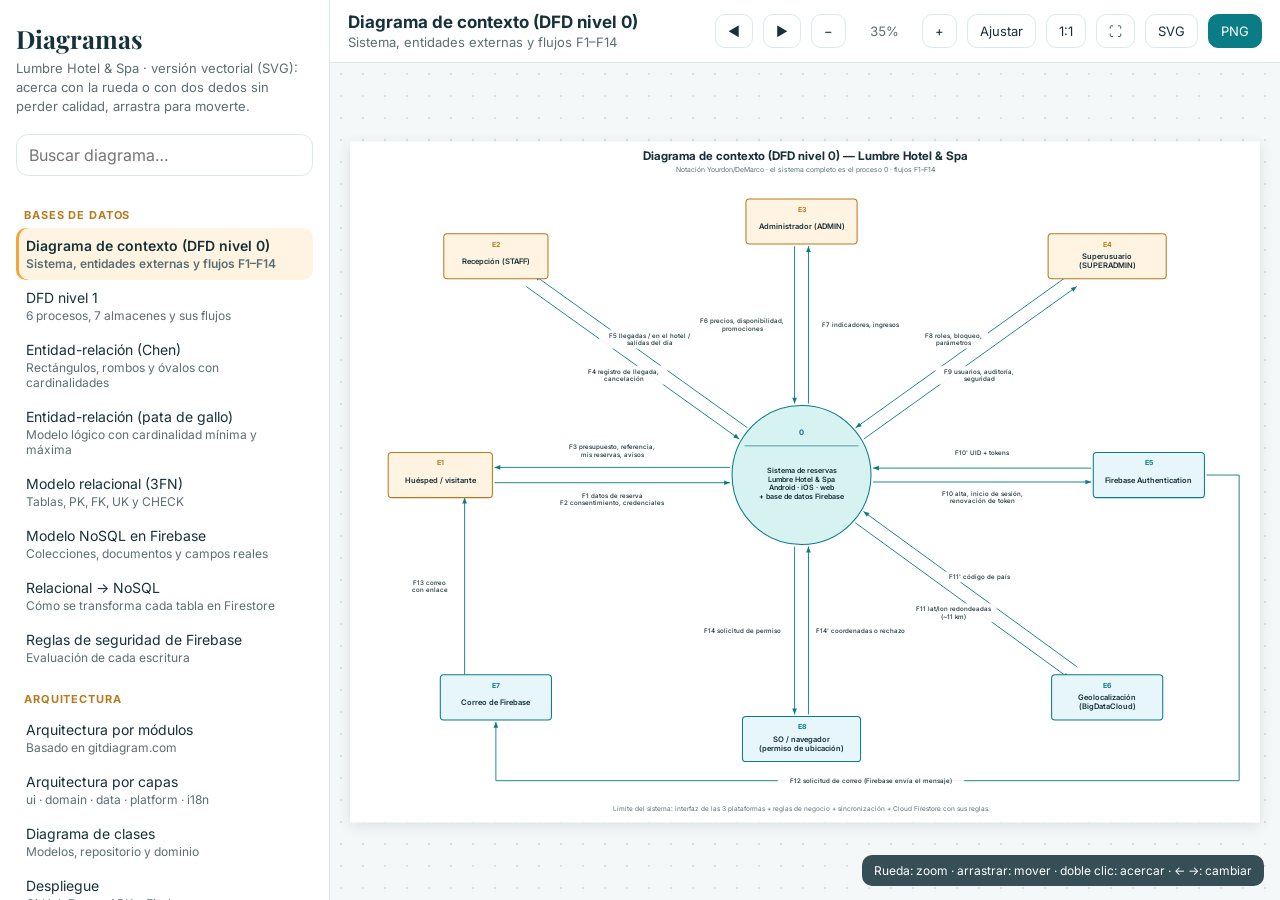
==== docs/diagramas/index.html @ 942c56e2 "Diagramas ordenados, E-R de Chen y visor con zoom - E-R en notación de Chen dibujado con posiciones " ====
<!DOCTYPE html>
<html lang="es">
<head>
<meta charset="UTF-8">
<meta name="viewport" content="width=device-width, initial-scale=1">
<link rel="icon" href="data:image/svg+xml,%3Csvg xmlns=%22http://www.w3.org/2000/svg%22 viewBox=%220 0 100 100%22%3E%3Ctext y=%22.9em%22 font-size=%2290%22%3E%F0%9F%93%90%3C/text%3E%3C/svg%3E">
<title>Diagramas · Lumbre Hotel &amp; Spa</title>
<link rel="preconnect" href="https://fonts.googleapis.com">
<link href="https://fonts.googleapis.com/css2?family=Inter:wght@400;500;600;700&family=Playfair+Display:wght@700&display=swap" rel="stylesheet">
<style>
  :root { --teal:#0A7C86; --navy:#16313A; --sun:#F4A63A; --sand:#FFF4E2; --line:#DCE8EA; --grey:#5B6E73; }
  * { box-sizing: border-box; }
  html, body { margin: 0; height: 100%; font-family: Inter, system-ui, sans-serif; color: var(--navy); background: #F5F8F8; }
  .app { display: grid; grid-template-columns: 330px 1fr; height: 100vh; }
  aside { background: #fff; border-right: 1px solid var(--line); overflow-y: auto; padding: 22px 16px 40px; }
  aside h1 { font-family: 'Playfair Display', serif; font-size: 25px; margin: 0 0 4px; }
  aside p.sub { margin: 0 0 18px; color: var(--grey); font-size: 13px; line-height: 1.45; }
  .search { width: 100%; padding: 10px 12px; border: 1px solid var(--line); border-radius: 12px; font: inherit; margin-bottom: 14px; }
  .cat { font-size: 11px; letter-spacing: .08em; text-transform: uppercase; color: #B87A1E; font-weight: 700; margin: 18px 8px 6px; }
  .item { display: block; width: 100%; text-align: left; border: 0; background: none; padding: 9px 10px; border-radius: 10px; font: inherit; font-size: 14px; color: var(--navy); cursor: pointer; }
  .item small { display: block; color: var(--grey); font-size: 12px; margin-top: 2px; }
  .item:hover { background: #EEF7F8; }
  .item.on { background: var(--sand); font-weight: 600; box-shadow: inset 3px 0 0 var(--sun); }
  main { position: relative; display: flex; flex-direction: column; min-width: 0; }
  .bar { display: flex; align-items: center; gap: 10px; padding: 12px 18px; background: #fff; border-bottom: 1px solid var(--line); flex-wrap: wrap; }
  .bar h2 { font-size: 17px; margin: 0; flex: 1; min-width: 220px; }
  .bar h2 span { display: block; font-weight: 400; color: var(--grey); font-size: 13px; margin-top: 2px; }
  .btn { border: 1px solid var(--line); background: #fff; border-radius: 10px; padding: 8px 12px; font: inherit; font-size: 13px; cursor: pointer; color: var(--navy); text-decoration: none; white-space: nowrap; }
  .btn:hover { border-color: var(--teal); color: var(--teal); }
  .btn.primary { background: var(--teal); border-color: var(--teal); color: #fff; }
  .zoom { min-width: 56px; text-align: center; font-variant-numeric: tabular-nums; color: var(--grey); font-size: 13px; }
  .view { position: relative; flex: 1; overflow: hidden; cursor: grab; touch-action: none; user-select: none; -webkit-user-select: none;
          background-image: radial-gradient(#d7e3e5 1px, transparent 1px); background-size: 22px 22px; }
  .view.drag { cursor: grabbing; }
  .stage { position: absolute; left: 0; top: 0; transform-origin: 0 0; background: #fff; box-shadow: 0 10px 40px rgba(22,49,58,.12); border-radius: 6px; }
  .stage svg { display: block; }
  .hint { position: absolute; right: 16px; bottom: 14px; background: rgba(22,49,58,.85); color: #fff; font-size: 12px; padding: 8px 12px; border-radius: 10px; pointer-events: none; }
  .menu { display: none; }
  @media (max-width: 860px) {
    .app { grid-template-columns: 1fr; }
    aside { position: fixed; inset: 0 25% 0 0; z-index: 5; transform: translateX(-105%); transition: transform .25s; box-shadow: 0 0 40px rgba(0,0,0,.2); }
    aside.open { transform: none; }
    .menu { display: inline-block; }
  }
</style>
</head>
<body>
<div class="app">
  <aside id="side">
    <h1>Diagramas</h1>
    <p class="sub">Lumbre Hotel &amp; Spa · versión vectorial (SVG): acerca con la rueda o con dos dedos sin perder calidad, arrastra para moverte.</p>
    <input class="search" id="q" placeholder="Buscar diagrama…">
    <nav id="list"></nav>
  </aside>
  <main>
    <div class="bar">
      <button class="btn menu" id="menu">☰</button>
      <h2 id="title">—<span id="desc"></span></h2>
      <button class="btn" id="prev" title="Anterior (←)">◀</button>
      <button class="btn" id="next" title="Siguiente (→)">▶</button>
      <button class="btn" id="out" title="Alejar (−)">−</button>
      <span class="zoom" id="z">100%</span>
      <button class="btn" id="in" title="Acercar (+)">+</button>
      <button class="btn" id="fit" title="Ajustar (0)">Ajustar</button>
      <button class="btn" id="one" title="Tamaño real (1)">1:1</button>
      <button class="btn" id="full" title="Pantalla completa (F)">⛶</button>
      <a class="btn" id="dsvg" download>SVG</a>
      <a class="btn primary" id="dpng" download>PNG</a>
    </div>
    <div class="view" id="view"><div class="stage" id="stage"></div>
      <div class="hint">Rueda: zoom · arrastrar: mover · doble clic: acercar · ← →: cambiar</div>
    </div>
  </main>
</div>
<script>
const D = [
  ['Bases de datos', '01_contexto', 'Diagrama de contexto (DFD nivel 0)', 'Sistema, entidades externas y flujos F1–F14'],
  ['Bases de datos', '01b_dfd_nivel1', 'DFD nivel 1', '6 procesos, 7 almacenes y sus flujos'],
  ['Bases de datos', '02a_er_chen', 'Entidad-relación (Chen)', 'Rectángulos, rombos y óvalos con cardinalidades'],
  ['Bases de datos', '02_entidad_relacion', 'Entidad-relación (pata de gallo)', 'Modelo lógico con cardinalidad mínima y máxima'],
  ['Bases de datos', '03_relacional', 'Modelo relacional (3FN)', 'Tablas, PK, FK, UK y CHECK'],
  ['Bases de datos', '11_modelo_nosql_firestore', 'Modelo NoSQL en Firebase', 'Colecciones, documentos y campos reales'],
  ['Bases de datos', '12_relacional_vs_nosql', 'Relacional → NoSQL', 'Cómo se transforma cada tabla en Firestore'],
  ['Bases de datos', '13_reglas_firebase', 'Reglas de seguridad de Firebase', 'Evaluación de cada escritura'],
  ['Arquitectura', '19_arquitectura_modulos', 'Arquitectura por módulos', 'Basado en gitdiagram.com'],
  ['Arquitectura', '04_arquitectura', 'Arquitectura por capas', 'ui · domain · data · platform · i18n'],
  ['Arquitectura', '16_clases_dominio', 'Diagrama de clases', 'Modelos, repositorio y dominio'],
  ['Arquitectura', '08_despliegue', 'Despliegue', 'GitHub Pages, APK y Firebase'],
  ['Arquitectura', '09_dependencias_externas', 'Componentes de terceros', 'Librerías, servicios y recursos'],
  ['Comportamiento', '05_casos_uso', 'Casos de uso', 'Por rol y plataforma'],
  ['Comportamiento', '06_secuencia_reserva', 'Secuencia: reservar', 'Del botón a Firestore'],
  ['Comportamiento', '07_secuencia_login', 'Secuencia: iniciar sesión', 'Firebase Auth y sincronización'],
  ['Comportamiento', '14_concurrencia', 'Síncrono y asíncrono', 'Corrutinas, Flows y hilos'],
  ['Comportamiento', '17_estados_reserva', 'Estados de una reserva', 'CONFIRMED · CHECKED_IN · CANCELLED'],
  ['UX / UI (Unidad 1)', '15_user_flow', 'User Flow', 'De la visita a la confirmación'],
  ['UX / UI (Unidad 1)', '10_navegacion', 'Mapa de navegación', 'Pantallas por plataforma y rol'],
  ['UX / UI (Unidad 1)', '18_wf1_inicio', 'Wireframe 1 · Inicio', ''],
  ['UX / UI (Unidad 1)', '18_wf2_habitaciones', 'Wireframe 2 · Habitaciones', ''],
  ['UX / UI (Unidad 1)', '18_wf3_reserva_fechas', 'Wireframe 3 · Reserva (fechas)', ''],
  ['UX / UI (Unidad 1)', '18_wf4_reserva_datos', 'Wireframe 4 · Reserva (datos)', ''],
  ['UX / UI (Unidad 1)', '18_wf5_confirmacion', 'Wireframe 5 · Confirmación', ''],
  ['UX / UI (Unidad 1)', '18_wf6_perfil_cuenta', 'Wireframe 6 · Perfil', ''],
];
const $ = id => document.getElementById(id);
const view = $('view'), stage = $('stage');
let cur = 0, s = 1, tx = 0, ty = 0, W = 1, H = 1;

function renderList(filter = '') {
  const f = filter.toLowerCase(); let html = '', last = '';
  D.forEach(([cat, file, t, d], i) => {
    if (f && !(t + d + cat).toLowerCase().includes(f)) return;
    if (cat !== last) { html += `<div class="cat">${cat}</div>`; last = cat; }
    html += `<button class="item${i === cur ? ' on' : ''}" data-i="${i}">${t}${d ? `<small>${d}</small>` : ''}</button>`;
  });
  $('list').innerHTML = html;
  $('list').querySelectorAll('.item').forEach(b => b.onclick = () => { open(+b.dataset.i); $('side').classList.remove('open'); });
}
function apply() {
  stage.style.transform = `translate(${tx}px,${ty}px) scale(${s})`;
  $('z').textContent = Math.round(s * 100) + '%';
}
function fit() {
  const r = view.getBoundingClientRect(), pad = 40;
  s = Math.min((r.width - pad) / W, (r.height - pad) / H);
  tx = (r.width - W * s) / 2; ty = (r.height - H * s) / 2; apply();
}
function zoomAt(k, cx, cy) {
  const ns = Math.max(0.05, Math.min(12, s * k));
  tx = cx - (cx - tx) * ns / s; ty = cy - (cy - ty) * ns / s; s = ns; apply();
}
async function open(i) {
  cur = (i + D.length) % D.length; const [, file, t, d] = D[cur];
  $('title').firstChild.textContent = t; $('desc').textContent = d;
  $('dsvg').href = file + '.svg'; $('dpng').href = file + '.png';
  history.replaceState(null, '', '#' + file);
  const txt = await (await fetch(file + '.svg')).text();
  stage.innerHTML = txt;
  const svg = stage.querySelector('svg');
  const vb = svg.viewBox && svg.viewBox.baseVal && svg.viewBox.baseVal.width ? svg.viewBox.baseVal : null;
  W = vb ? vb.width : parseFloat(svg.getAttribute('width')); H = vb ? vb.height : parseFloat(svg.getAttribute('height'));
  svg.setAttribute('width', W); svg.setAttribute('height', H); svg.style.width = W + 'px'; svg.style.height = H + 'px';
  stage.style.width = W + 'px'; stage.style.height = H + 'px';
  fit(); renderList($('q').value);
}
view.addEventListener('wheel', e => { e.preventDefault(); const r = view.getBoundingClientRect(); zoomAt(Math.exp(-e.deltaY * 0.0015), e.clientX - r.left, e.clientY - r.top); }, { passive: false });
const pts = new Map(); let lastDist = 0;
view.addEventListener('pointerdown', e => { e.preventDefault(); view.setPointerCapture(e.pointerId); pts.set(e.pointerId, [e.clientX, e.clientY]); view.classList.add('drag'); });
view.addEventListener('pointermove', e => {
  if (!pts.has(e.pointerId)) return;
  const [px, py] = pts.get(e.pointerId); pts.set(e.pointerId, [e.clientX, e.clientY]);
  if (pts.size === 1) { tx += e.clientX - px; ty += e.clientY - py; apply(); }
  else if (pts.size === 2) {
    const [a, b] = [...pts.values()]; const d = Math.hypot(a[0] - b[0], a[1] - b[1]); const r = view.getBoundingClientRect();
    if (lastDist) zoomAt(d / lastDist, (a[0] + b[0]) / 2 - r.left, (a[1] + b[1]) / 2 - r.top); lastDist = d;
  }
});
['pointerup', 'pointercancel'].forEach(t => view.addEventListener(t, e => { pts.delete(e.pointerId); lastDist = 0; if (!pts.size) view.classList.remove('drag'); }));
view.addEventListener('dblclick', e => { const r = view.getBoundingClientRect(); zoomAt(1.8, e.clientX - r.left, e.clientY - r.top); });
const center = () => { const r = view.getBoundingClientRect(); return [r.width / 2, r.height / 2]; };
$('in').onclick = () => zoomAt(1.3, ...center()); $('out').onclick = () => zoomAt(1 / 1.3, ...center());
$('fit').onclick = fit; $('one').onclick = () => { const [cx, cy] = center(); zoomAt(1 / s, cx, cy); };
$('prev').onclick = () => open(cur - 1); $('next').onclick = () => open(cur + 1);
$('full').onclick = () => document.fullscreenElement ? document.exitFullscreen() : document.documentElement.requestFullscreen();
$('menu').onclick = () => $('side').classList.toggle('open');
$('q').oninput = e => renderList(e.target.value);
addEventListener('resize', fit);
addEventListener('hashchange', () => { const i = D.findIndex(d => d[1] === location.hash.slice(1)); if (i >= 0 && i !== cur) open(i); });
addEventListener('keydown', e => {
  if (e.target.tagName === 'INPUT') return;
  if (e.key === 'ArrowRight') open(cur + 1); else if (e.key === 'ArrowLeft') open(cur - 1);
  else if (e.key === '+' || e.key === '=') $('in').click(); else if (e.key === '-') $('out').click();
  else if (e.key === '0') fit(); else if (e.key === '1') $('one').click(); else if (e.key.toLowerCase() === 'f') $('full').click();
});
const start = D.findIndex(d => d[1] === location.hash.slice(1));
open(start >= 0 ? start : 0);
</script>
</body>
</html>
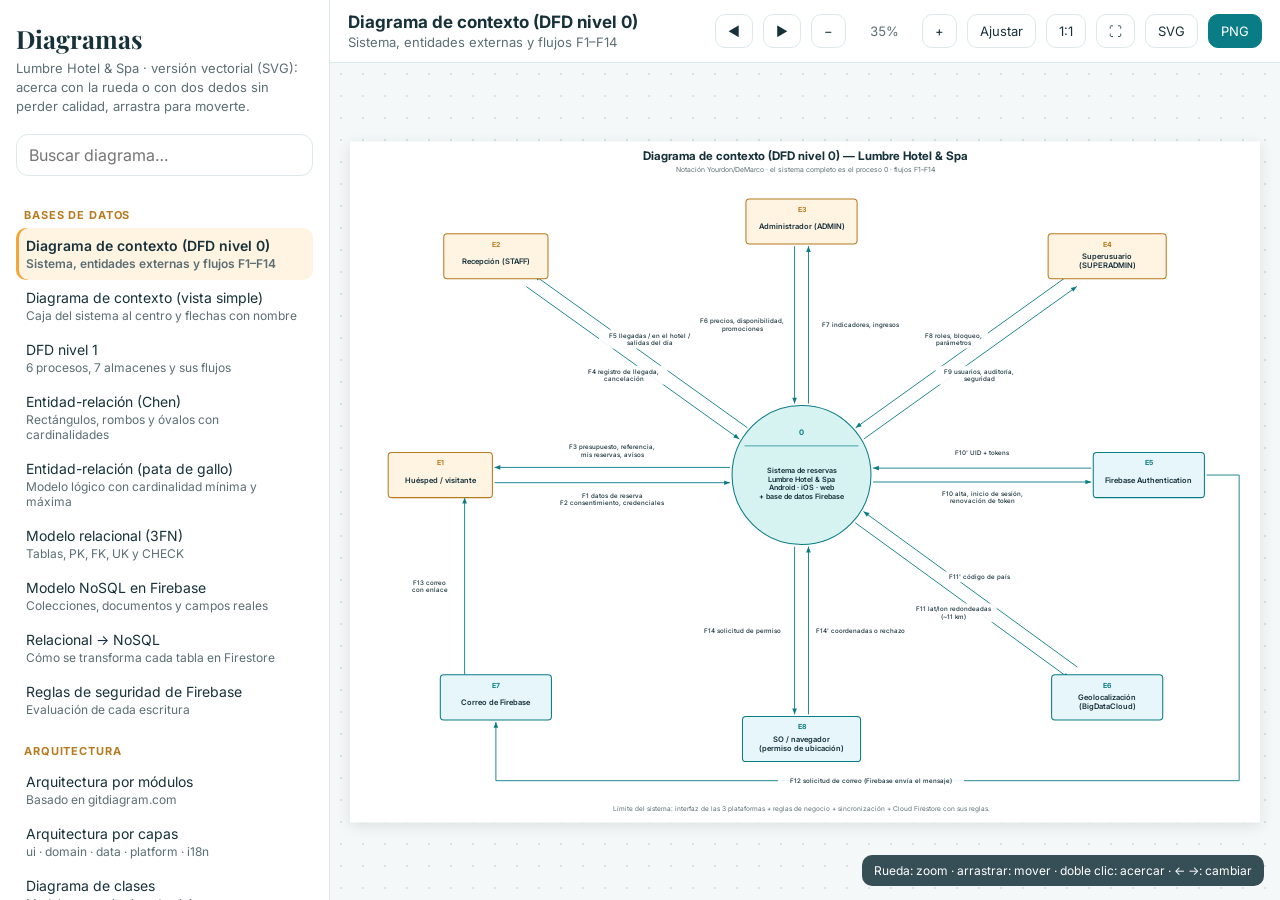
==== commit 2c2c8c56: "Contexto en vista simple, presentación renovada (25 diapositivas) - Diagrama de contexto adicional e" ====
--- a/docs/diagramas/index.html
+++ b/docs/diagramas/index.html
@@ -75,6 +75,7 @@
 <script>
 const D = [
   ['Bases de datos', '01_contexto', 'Diagrama de contexto (DFD nivel 0)', 'Sistema, entidades externas y flujos F1–F14'],
+  ['Bases de datos', '01c_contexto_simple', 'Diagrama de contexto (vista simple)', 'Caja del sistema al centro y flechas con nombre'],
   ['Bases de datos', '01b_dfd_nivel1', 'DFD nivel 1', '6 procesos, 7 almacenes y sus flujos'],
   ['Bases de datos', '02a_er_chen', 'Entidad-relación (Chen)', 'Rectángulos, rombos y óvalos con cardinalidades'],
   ['Bases de datos', '02_entidad_relacion', 'Entidad-relación (pata de gallo)', 'Modelo lógico con cardinalidad mínima y máxima'],
